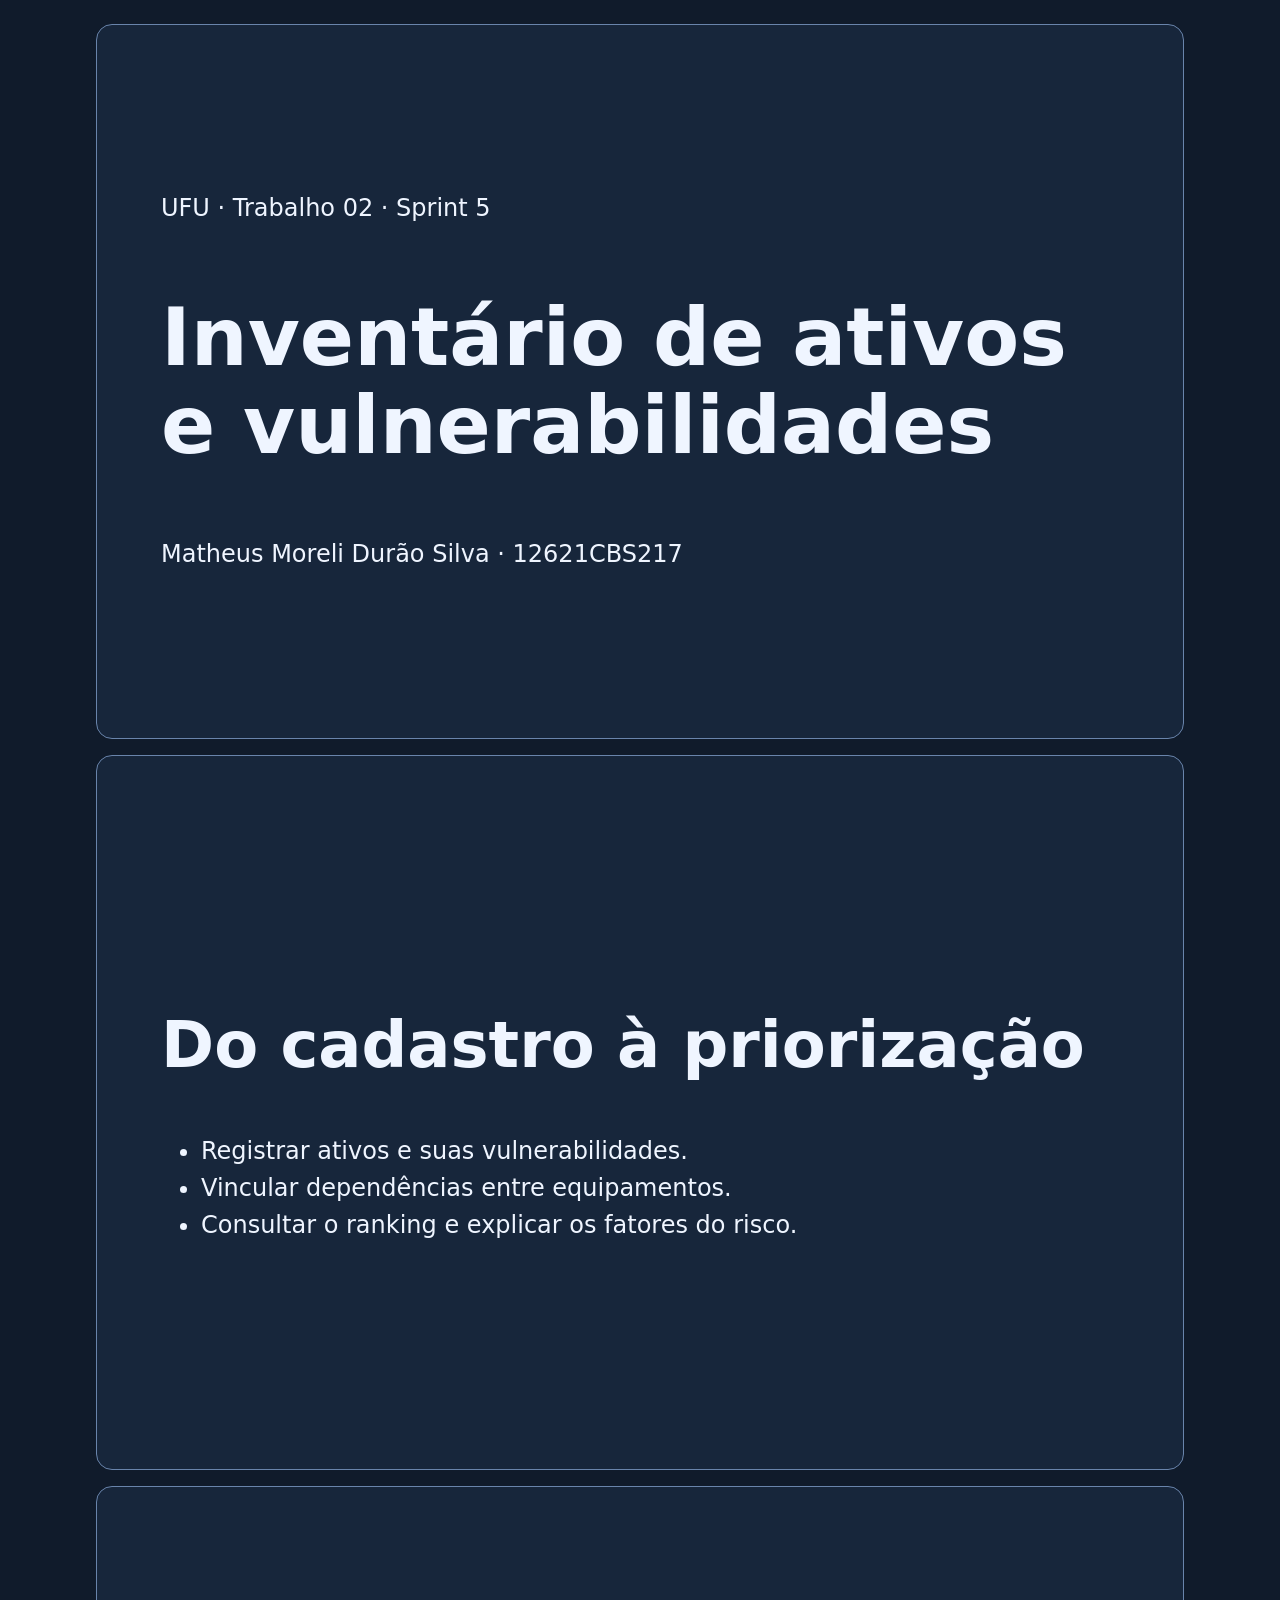
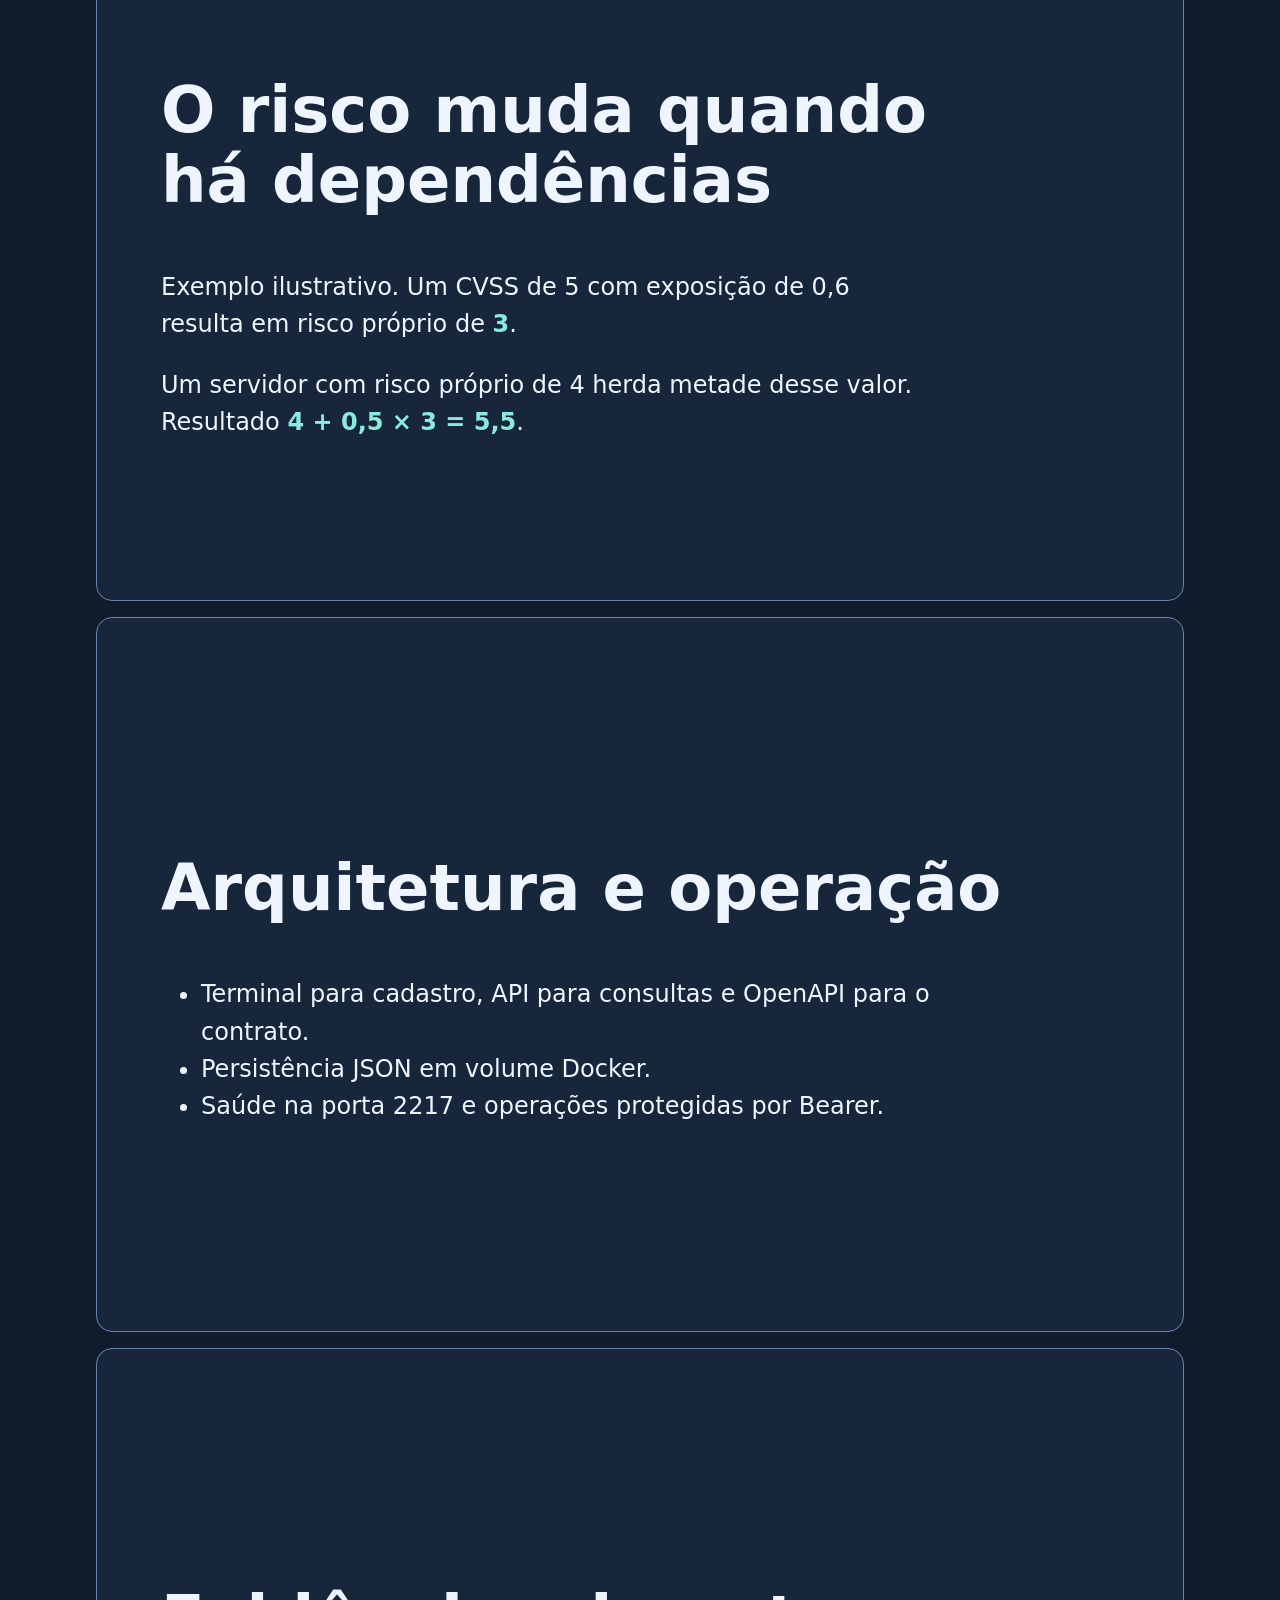
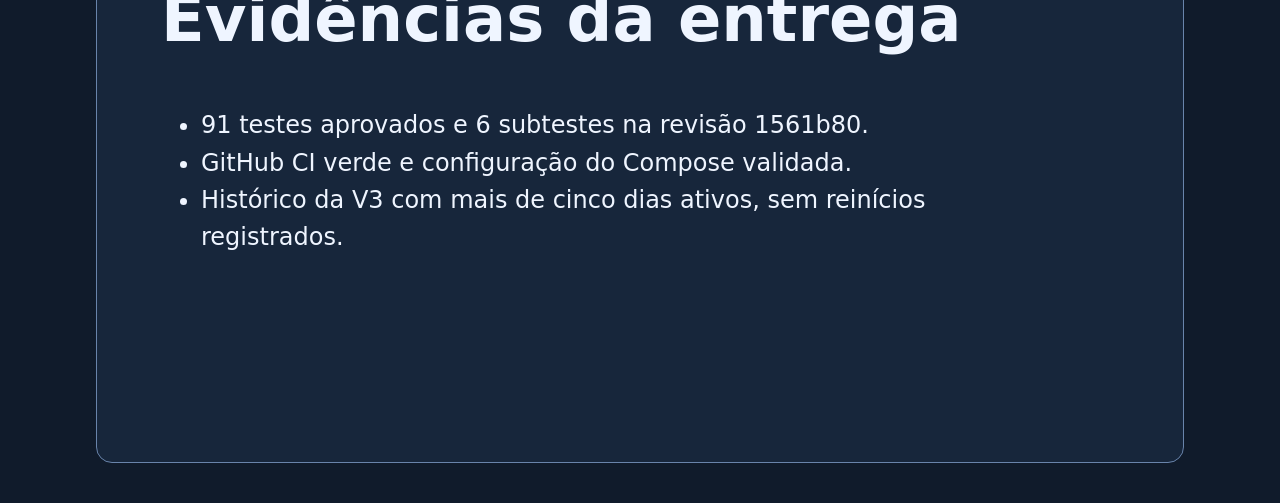
==== Sprint-5/Slides-UFU.html @ b1dbd567 "docs: adicionar entregáveis da Sprint 5 Inclui os 21 cards, contrato da API, laboratórios, evidência" ====
<!doctype html>
<html lang="pt-BR">
<head>
<meta charset="utf-8">
<meta name="viewport" content="width=device-width, initial-scale=1">
<title>Trabalho 02 | Inventário de Ativos</title>
<style>
body{margin:0;background:#101b2b;color:#eff5ff;font:clamp(1rem,2vw,1.5rem)/1.55 system-ui,sans-serif}
main{max-width:68rem;margin:auto;padding:1.5rem}
section{min-height:65vh;padding:clamp(1rem,5vw,4rem);margin-bottom:1rem;border:1px solid #6984ab;border-radius:1rem;background:#17263b;align-content:center}
h1,h2{line-height:1.1;text-wrap:balance}
h1{font-size:clamp(2.4rem,8vw,5rem)}
h2{font-size:clamp(2rem,6vw,4rem)}
p,ul{max-width:48rem}
code,strong{color:#8aeadc}
@media print{body,section{background:#fff;color:#17263b}section{border:0;break-after:page}section:last-child{break-after:auto}strong,code{color:#07574c}}
</style>
</head>
<body>
<main>
<section><p>UFU · Trabalho 02 · Sprint 5</p><h1>Inventário de ativos e vulnerabilidades</h1><p>Matheus Moreli Durão Silva · 12621CBS217</p></section>
<section><h2>Do cadastro à priorização</h2><ul><li>Registrar ativos e suas vulnerabilidades.</li><li>Vincular dependências entre equipamentos.</li><li>Consultar o ranking e explicar os fatores do risco.</li></ul></section>
<section><h2>O risco muda quando há dependências</h2><p>Exemplo ilustrativo. Um CVSS de 5 com exposição de 0,6 resulta em risco próprio de <strong>3</strong>.</p><p>Um servidor com risco próprio de 4 herda metade desse valor. Resultado <strong>4 + 0,5 × 3 = 5,5</strong>.</p></section>
<section><h2>Arquitetura e operação</h2><ul><li>Terminal para cadastro, API para consultas e OpenAPI para o contrato.</li><li>Persistência JSON em volume Docker.</li><li>Saúde na porta 2217 e operações protegidas por Bearer.</li></ul></section>
<section><h2>Evidências da entrega</h2><ul><li>91 testes aprovados e 6 subtestes na revisão 1561b80.</li><li>GitHub CI verde e configuração do Compose validada.</li><li>Histórico da V3 com mais de cinco dias ativos, sem reinícios registrados.</li></ul></section>
</main>
</body>
</html>
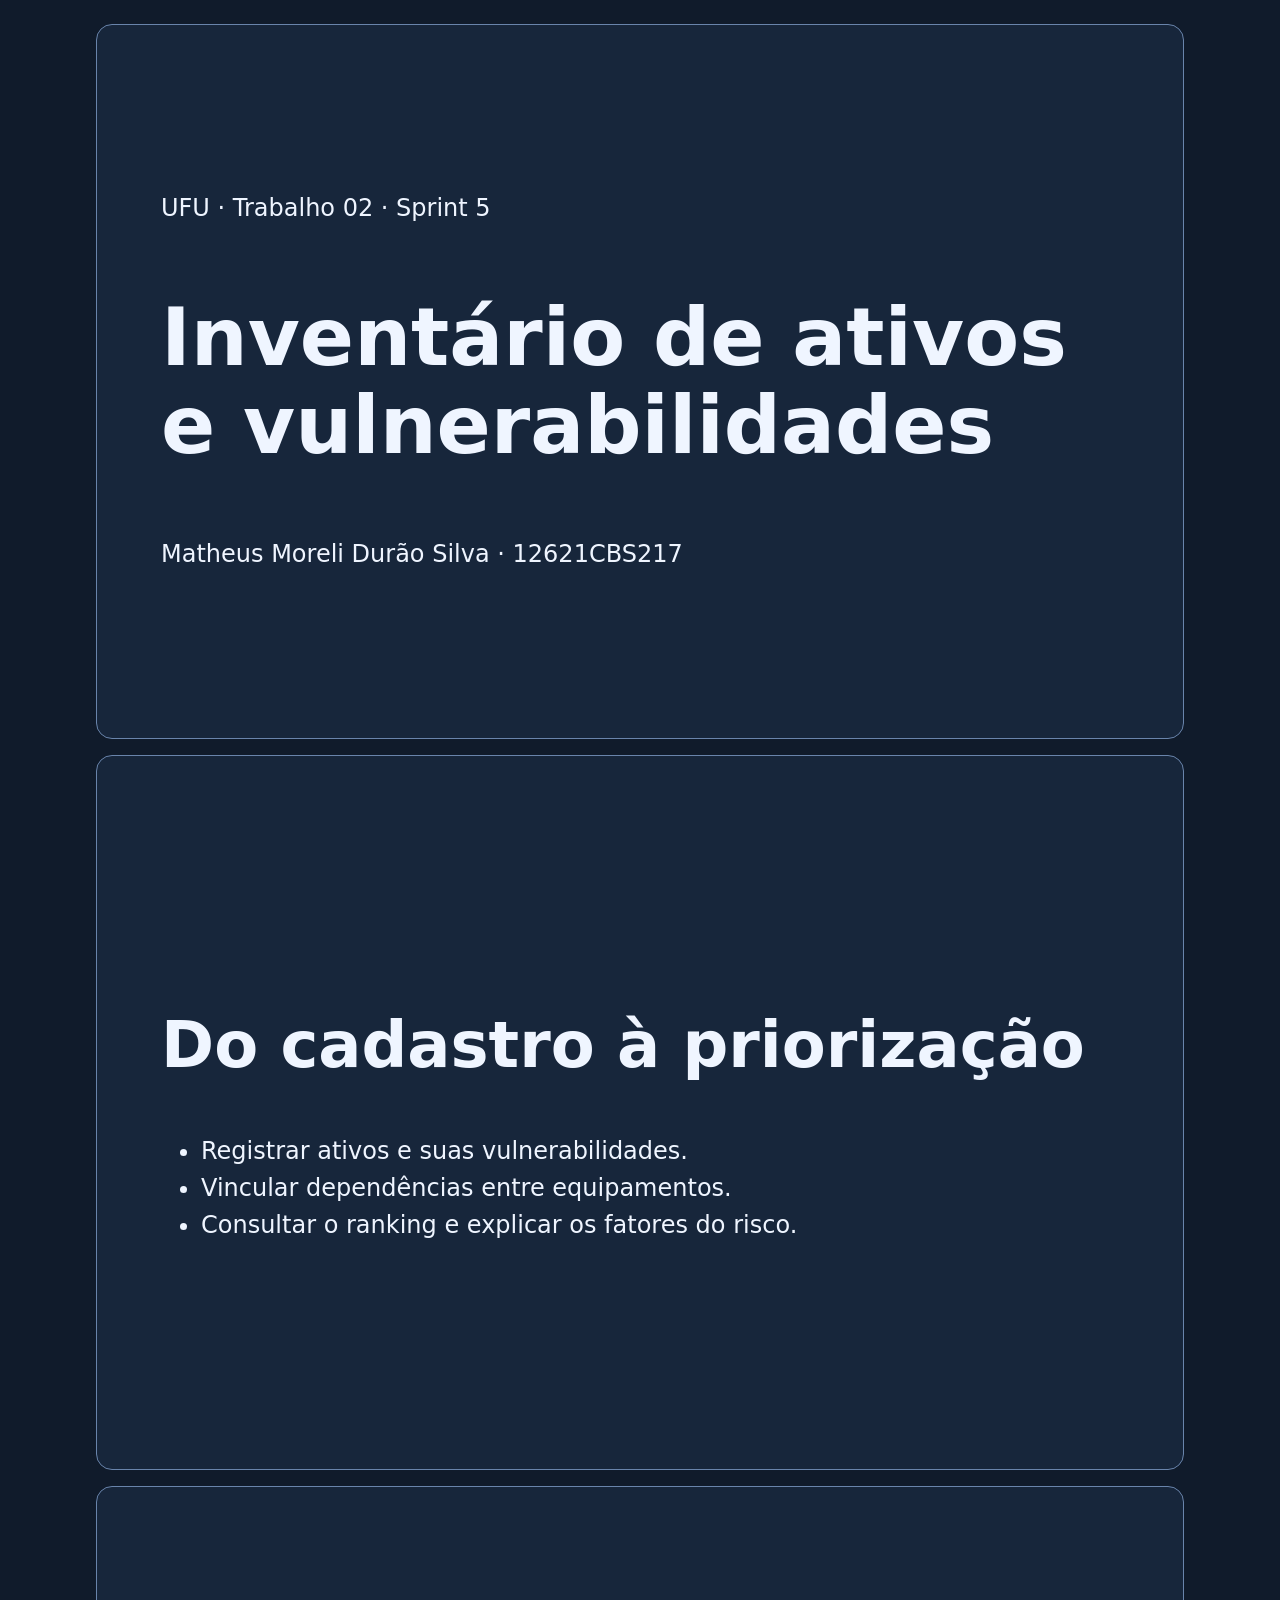
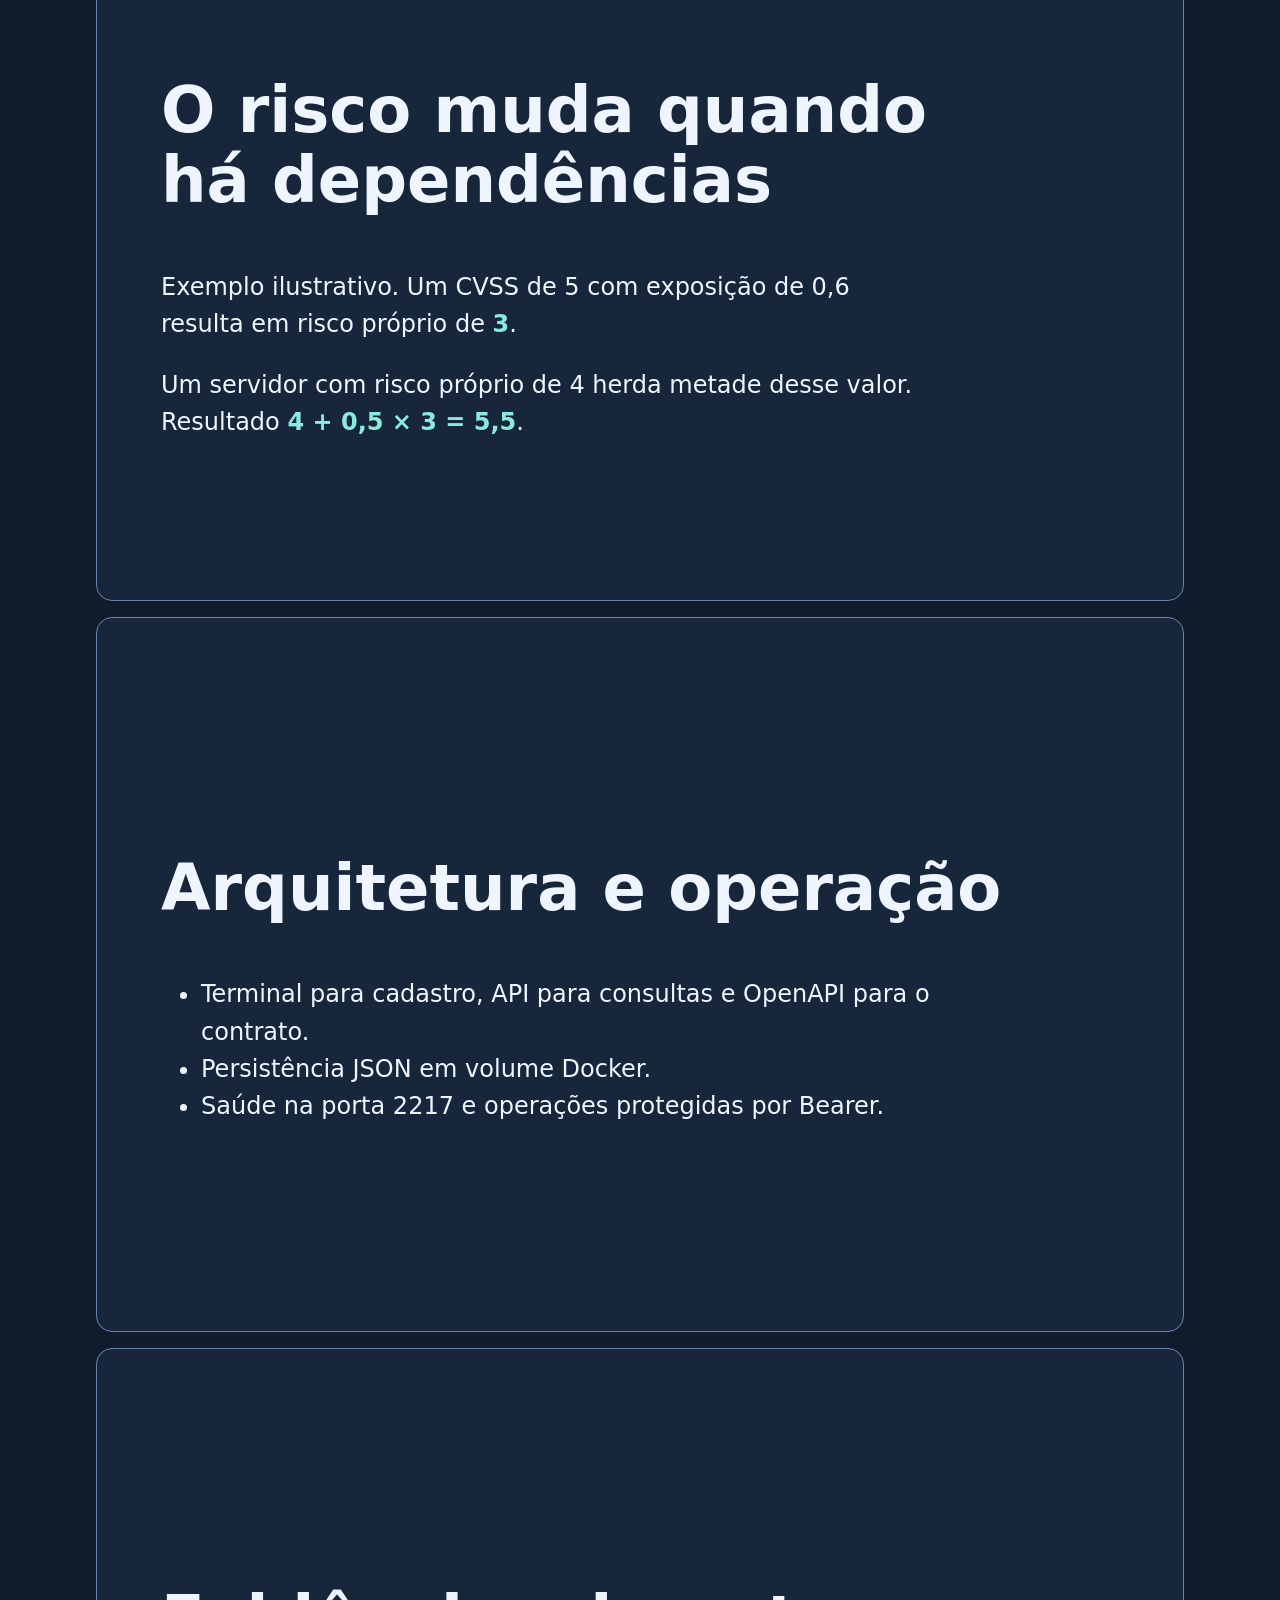
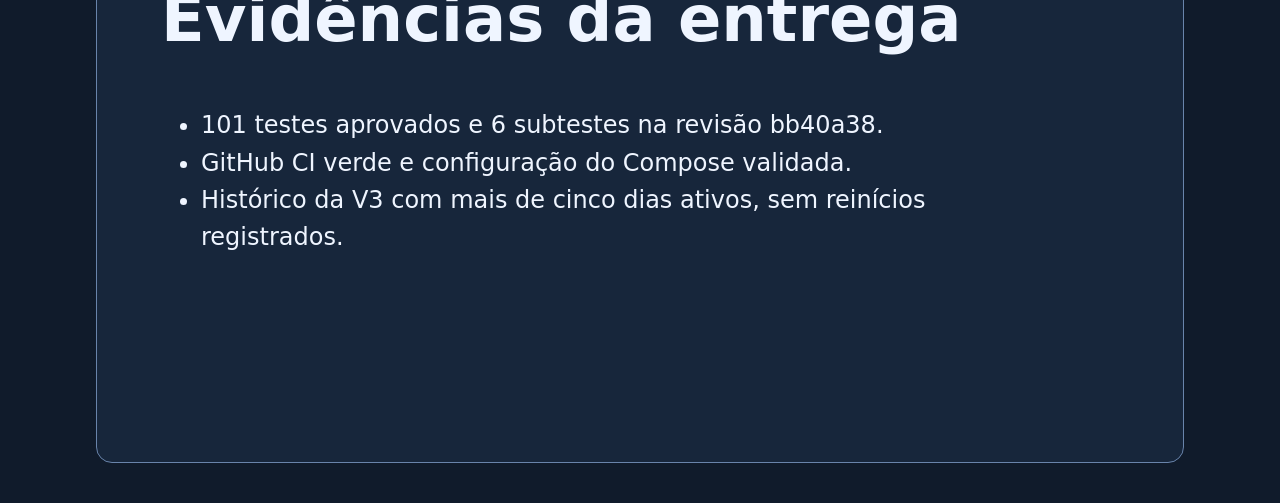
==== commit 49675709: "docs: atualizar status e referências para a versão final do projeto STATUS_TRABALHO_2.md passa a ref" ====
--- a/Sprint-5/Slides-UFU.html
+++ b/Sprint-5/Slides-UFU.html
@@ -22,7 +22,7 @@
 <section><h2>Do cadastro à priorização</h2><ul><li>Registrar ativos e suas vulnerabilidades.</li><li>Vincular dependências entre equipamentos.</li><li>Consultar o ranking e explicar os fatores do risco.</li></ul></section>
 <section><h2>O risco muda quando há dependências</h2><p>Exemplo ilustrativo. Um CVSS de 5 com exposição de 0,6 resulta em risco próprio de <strong>3</strong>.</p><p>Um servidor com risco próprio de 4 herda metade desse valor. Resultado <strong>4 + 0,5 × 3 = 5,5</strong>.</p></section>
 <section><h2>Arquitetura e operação</h2><ul><li>Terminal para cadastro, API para consultas e OpenAPI para o contrato.</li><li>Persistência JSON em volume Docker.</li><li>Saúde na porta 2217 e operações protegidas por Bearer.</li></ul></section>
-<section><h2>Evidências da entrega</h2><ul><li>91 testes aprovados e 6 subtestes na revisão 1561b80.</li><li>GitHub CI verde e configuração do Compose validada.</li><li>Histórico da V3 com mais de cinco dias ativos, sem reinícios registrados.</li></ul></section>
+<section><h2>Evidências da entrega</h2><ul><li>101 testes aprovados e 6 subtestes na revisão bb40a38.</li><li>GitHub CI verde e configuração do Compose validada.</li><li>Histórico da V3 com mais de cinco dias ativos, sem reinícios registrados.</li></ul></section>
 </main>
 </body>
 </html>
